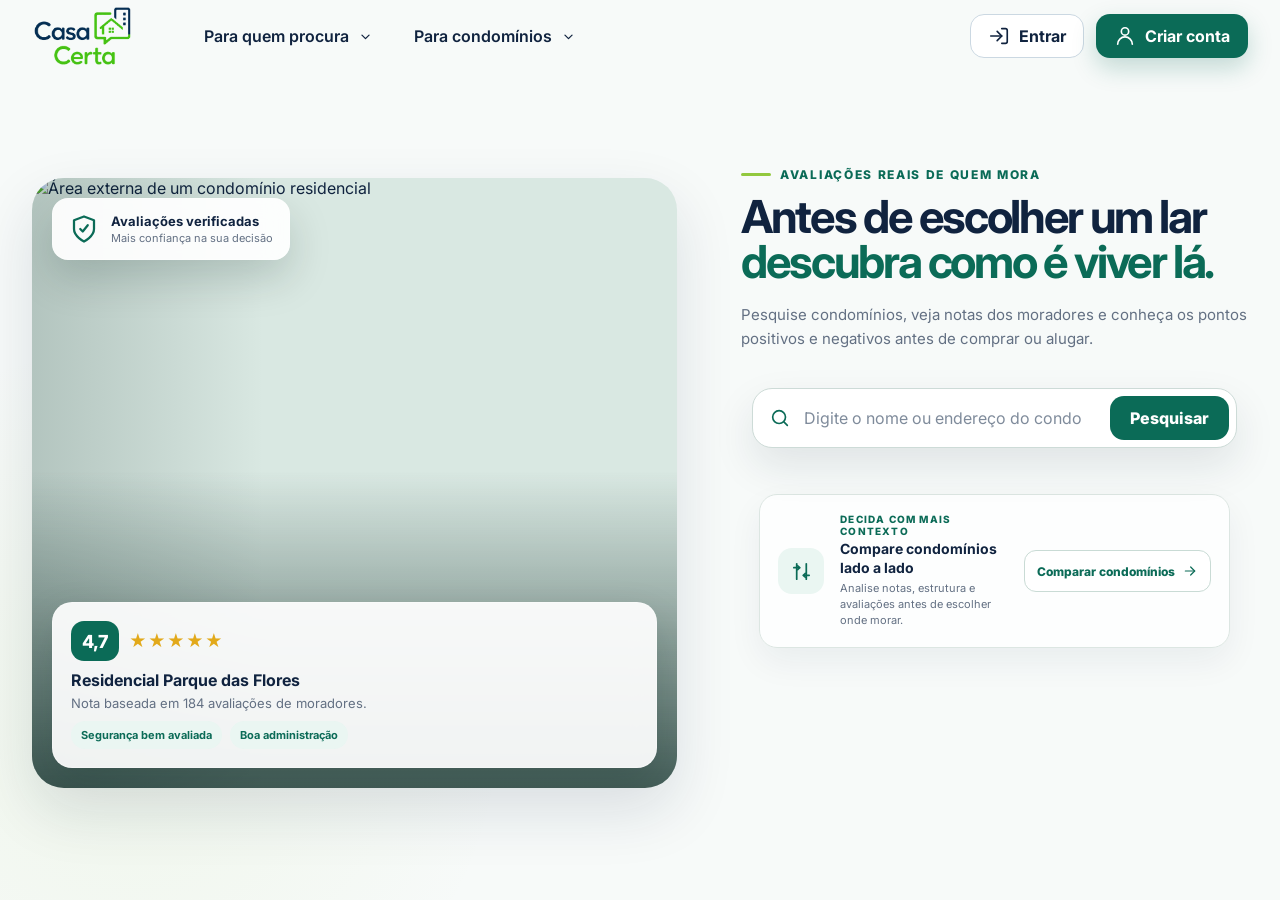
==== index.html @ 2bb8b41f "Conecta botões de acesso às telas de login e cadastro" ====
<!DOCTYPE html>
<html lang="pt-BR">
<head>
  <meta charset="UTF-8" />
  <meta name="viewport" content="width=device-width, initial-scale=1.0" />
  <meta
    name="description"
    content="Casa Certa: avaliações reais de condomínios feitas por moradores."
  />
  <title>Casa Certa | Descubra como é morar antes de comprar</title>

  <link rel="preconnect" href="https://fonts.googleapis.com" />
  <link rel="preconnect" href="https://fonts.gstatic.com" crossorigin />
  <link
    href="https://fonts.googleapis.com/css2?family=Inter:wght@400;500;600;700;800&display=swap"
    rel="stylesheet"
  />

  <link rel="stylesheet" href="style.css" />
  <link rel="stylesheet" href="brand.css" />
  <link rel="stylesheet" href="home-search.css" />
  <link rel="stylesheet" href="home-layout.css" />
</head>

<body>
  <header class="site-header">
    <a class="brand" href="index.html" aria-label="Página inicial da Casa Certa">
      <img
        class="brand-logo"
        src="Imagens/casa-certa-logo.png"
        alt="Casa Certa"
      />
    </a>

    <button
      class="mobile-menu-button"
      id="mobileMenuButton"
      type="button"
      aria-label="Abrir menu"
      aria-expanded="false"
      aria-controls="mainNavigation"
    >
      <span></span>
      <span></span>
      <span></span>
    </button>

    <nav class="main-navigation" id="mainNavigation" aria-label="Navegação principal">
      <div class="nav-dropdown">
        <button class="nav-link dropdown-toggle" type="button" aria-expanded="false">
          Para quem procura
          <svg viewBox="0 0 24 24" aria-hidden="true">
            <path d="m7 10 5 5 5-5" />
          </svg>
        </button>

        <div class="dropdown-menu">
          <a href="#searchForm" data-search-action="true">Buscar condomínio</a>
          <a href="#">Comparar condomínios</a>
          <a href="#">Guia para compradores</a>
        </div>
      </div>

      <div class="nav-dropdown">
        <button class="nav-link dropdown-toggle" type="button" aria-expanded="false">
          Para condomínios
          <svg viewBox="0 0 24 24" aria-hidden="true">
            <path d="m7 10 5 5 5-5" />
          </svg>
        </button>

        <div class="dropdown-menu">
          <a href="cadastro.html?tipo=representante">Cadastrar condomínio</a>
          <a href="#">Responder avaliações</a>
          <a href="#">Conhecer o plano profissional</a>
        </div>
      </div>
    </nav>

    <div class="header-actions">
      <a class="button button-outline" href="login.html">
        <svg viewBox="0 0 24 24" aria-hidden="true">
          <path d="M10 17 15 12 10 7" />
          <path d="M15 12H3" />
          <path d="M15 4h4a2 2 0 0 1 2 2v12a2 2 0 0 1-2 2h-4" />
        </svg>
        Entrar
      </a>

      <a class="button button-primary" href="cadastro.html">
        <svg viewBox="0 0 24 24" aria-hidden="true">
          <path d="M20 21a8 8 0 0 0-16 0" />
          <circle cx="12" cy="7" r="4" />
        </svg>
        Criar conta
      </a>
    </div>
  </header>

  <main>
    <section class="hero">
      <div class="hero-visual" id="heroVisual" aria-label="Destaque de condomínio e resultados da pesquisa">
        <img
          src="https://images.unsplash.com/photo-1564013799919-ab600027ffc6?auto=format&fit=crop&w=1200&q=85"
          alt="Área externa de um condomínio residencial"
        />

        <div class="visual-overlay"></div>

        <a class="rating-card" href="condominio.html" aria-label="Abrir perfil do Residencial Parque das Flores">
          <div class="rating-card-top">
            <span class="rating-badge">4,7</span>
            <span class="rating-stars" aria-label="Avaliação de 4,7 de 5">
              ★★★★★
            </span>
          </div>

          <strong>Residencial Parque das Flores</strong>
          <p>Nota baseada em 184 avaliações de moradores.</p>

          <div class="rating-meta">
            <span>Segurança bem avaliada</span>
            <span>Boa administração</span>
          </div>
        </a>

        <div class="verified-card">
          <svg viewBox="0 0 24 24" aria-hidden="true">
            <path d="m9 12 2 2 4-5" />
            <path d="M12 22s8-4 8-10V5l-8-3-8 3v7c0 6 8 10 8 10Z" />
          </svg>
          <span>
            <strong>Avaliações verificadas</strong>
            <small>Mais confiança na sua decisão</small>
          </span>
        </div>

        <section class="condo-browser" id="condoBrowser" aria-hidden="true" aria-label="Condomínios cadastrados">
          <div class="condo-browser-header">
            <div>
              <span class="condo-browser-kicker">Condomínios disponíveis</span>
              <h2>Escolha um perfil para consultar</h2>
            </div>
            <p>
              Os resultados exibidos aqui acompanham sua pesquisa e permitem acessar diretamente o perfil do condomínio.
            </p>
          </div>

          <div class="condo-browser-list" id="condoBrowserList"></div>

          <p class="condo-browser-footer">
            Novos condomínios aparecerão automaticamente nesta área conforme forem cadastrados na plataforma.
          </p>
        </section>
      </div>

      <div class="hero-content">
        <div class="hero-copy">
          <p class="eyebrow">Avaliações reais de quem mora</p>
          <h1>
            Antes de escolher um lar
            <span>descubra como é viver lá.</span>
          </h1>

          <p class="hero-description">
            Pesquise condomínios, veja notas dos moradores e conheça os pontos
            positivos e negativos antes de comprar ou alugar.
          </p>
        </div>

        <div class="home-action-zone">
          <form class="search-box" id="searchForm" novalidate>
            <div class="search-field">
              <svg viewBox="0 0 24 24" aria-hidden="true">
                <circle cx="11" cy="11" r="7" />
                <path d="m20 20-3.5-3.5" />
              </svg>

              <input
                id="condoSearch"
                name="condominio"
                type="search"
                autocomplete="off"
                placeholder="Digite o nome ou endereço do condomínio"
                aria-label="Pesquisar condomínio"
                aria-controls="condoBrowserList"
              />

              <button class="search-button" type="submit" aria-label="Pesquisar">
                Pesquisar
              </button>
            </div>
          </form>

          <div class="compare-panel" aria-label="Comparação de condomínios">
            <div class="compare-panel-icon" aria-hidden="true">
              <svg viewBox="0 0 24 24">
                <path d="M7 4v16" />
                <path d="M17 4v16" />
                <path d="M4 8h6" />
                <path d="M14 16h6" />
                <path d="m8 6 2 2-2 2" />
                <path d="m16 14-2 2 2 2" />
              </svg>
            </div>

            <div class="compare-panel-copy">
              <span class="compare-panel-kicker">Decida com mais contexto</span>
              <strong>Compare condomínios lado a lado</strong>
              <p>Analise notas, estrutura e avaliações antes de escolher onde morar.</p>
            </div>

            <a class="compare-link" href="#" aria-label="Comparar condomínios">
              <span>Comparar condomínios</span>
              <svg viewBox="0 0 24 24" aria-hidden="true">
                <path d="M5 12h14" />
                <path d="m13 6 6 6-6 6" />
              </svg>
            </a>
          </div>
        </div>
      </div>
    </section>
  </main>

  <div class="toast" id="toast" role="status" aria-live="polite"></div>

  <script src="script.js"></script>
</body>
</html>
---- style.css ----
:root {
  --background: #f7faf9;
  --surface: #ffffff;
  --text: #10233f;
  --muted: #637083;
  --border: #dce6e2;
  --primary: #0b6b57;
  --primary-dark: #075142;
  --primary-soft: #eaf6f2;
  --accent: #92c83e;
  --accent-dark: #75a82a;
  --shadow: 0 24px 60px rgba(16, 35, 63, 0.12);
  --radius-lg: 32px;
  --radius-md: 20px;
  --radius-sm: 14px;
}

* {
  box-sizing: border-box;
}

html {
  scroll-behavior: smooth;
}

body {
  margin: 0;
  min-width: 320px;
  background:
    radial-gradient(circle at 10% 80%, rgba(146, 200, 62, 0.08), transparent 28%),
    var(--background);
  color: var(--text);
  font-family: "Inter", Arial, sans-serif;
}

button,
input {
  font: inherit;
}

a {
  color: inherit;
  text-decoration: none;
}

button {
  color: inherit;
}

svg {
  width: 22px;
  height: 22px;
  fill: none;
  stroke: currentColor;
  stroke-width: 1.8;
  stroke-linecap: round;
  stroke-linejoin: round;
}

.site-header {
  position: relative;
  z-index: 30;
  display: grid;
  grid-template-columns: auto 1fr auto;
  align-items: center;
  gap: 38px;
  width: min(100% - 64px, 1660px);
  min-height: 72px;
  margin: 0 auto;
}

.brand {
  display: inline-flex;
  align-items: center;
  gap: 11px;
  flex-shrink: 0;
}

.brand-mark {
  display: grid;
  width: 40px;
  height: 40px;
  place-items: center;
  border-radius: 14px;
  background: linear-gradient(145deg, var(--accent), var(--primary));
  color: #fff;
  font-size: 15px;
  font-weight: 800;
  letter-spacing: -0.05em;
  box-shadow: 0 8px 22px rgba(11, 107, 87, 0.22);
}

.brand-name {
  color: var(--accent-dark);
  font-size: 24px;
  font-weight: 800;
  letter-spacing: -0.06em;
}

.brand-name strong {
  color: var(--primary);
}

.main-navigation {
  display: flex;
  align-items: center;
  gap: 8px;
}

.nav-dropdown {
  position: relative;
}

.nav-link {
  display: inline-flex;
  align-items: center;
  gap: 8px;
  min-height: 46px;
  padding: 0 16px;
  border: 0;
  border-radius: 12px;
  background: transparent;
  font-weight: 600;
  cursor: pointer;
}

.nav-link:hover,
.nav-link:focus-visible {
  background: var(--primary-soft);
  outline: none;
}

.nav-link svg {
  width: 17px;
  height: 17px;
  transition: transform 180ms ease;
}

.nav-dropdown.is-open .nav-link svg {
  transform: rotate(180deg);
}

.dropdown-menu {
  position: absolute;
  top: calc(100% + 8px);
  left: 0;
  display: grid;
  min-width: 255px;
  padding: 10px;
  border: 1px solid var(--border);
  border-radius: 16px;
  background: var(--surface);
  box-shadow: 0 20px 44px rgba(16, 35, 63, 0.12);
  opacity: 0;
  visibility: hidden;
  transform: translateY(-6px);
  transition:
    opacity 180ms ease,
    transform 180ms ease,
    visibility 180ms ease;
}

.nav-dropdown.is-open .dropdown-menu {
  opacity: 1;
  visibility: visible;
  transform: translateY(0);
}

.dropdown-menu a {
  padding: 12px 14px;
  border-radius: 10px;
  color: var(--muted);
  font-size: 14px;
  font-weight: 600;
}

.dropdown-menu a:hover,
.dropdown-menu a:focus-visible {
  background: var(--primary-soft);
  color: var(--primary);
  outline: none;
}

.header-actions {
  display: flex;
  align-items: center;
  gap: 12px;
}

.button {
  display: inline-flex;
  align-items: center;
  justify-content: center;
  gap: 9px;
  min-height: 44px;
  padding: 0 17px;
  border: 1px solid transparent;
  border-radius: 14px;
  font-weight: 700;
  cursor: pointer;
  transition:
    transform 160ms ease,
    border-color 160ms ease,
    background-color 160ms ease,
    box-shadow 160ms ease;
}

.button:hover {
  transform: translateY(-1px);
}

.button-outline {
  border-color: #cbd8e2;
  background: #fff;
}

.button-outline:hover {
  border-color: var(--primary);
  color: var(--primary);
}

.button-primary {
  background: var(--primary);
  color: #fff;
  box-shadow: 0 10px 24px rgba(11, 107, 87, 0.22);
}

.button-primary:hover {
  background: var(--primary-dark);
  box-shadow: 0 14px 30px rgba(11, 107, 87, 0.28);
}

.mobile-menu-button {
  display: none;
}

.hero {
  display: grid;
  grid-template-columns: minmax(0, 0.96fr) minmax(500px, 1.04fr);
  align-items: start;
  gap: clamp(34px, 4.5vw, 76px);
  width: min(100% - 64px, 1660px);
  min-height: calc(100svh - 72px);
  margin: 0 auto;
  padding: 18px 0 24px;
}

.hero-content {
  max-width: 760px;
}

.eyebrow {
  display: inline-flex;
  align-items: center;
  gap: 9px;
  margin: 0 0 12px;
  color: var(--primary);
  font-size: 12px;
  font-weight: 800;
  letter-spacing: 0.14em;
  text-transform: uppercase;
}

.eyebrow::before {
  content: "";
  width: 30px;
  height: 3px;
  border-radius: 999px;
  background: var(--accent);
}

h1 {
  max-width: 720px;
  margin: 0;
  font-size: clamp(38px, 3.55vw, 58px);
  line-height: 1;
  letter-spacing: -0.052em;
}

h1 span {
  color: var(--primary);
}

.hero-description {
  max-width: 640px;
  margin: 14px 0 0;
  color: var(--muted);
  font-size: clamp(15px, 1.08vw, 17px);
  line-height: 1.5;
}

.search-box {
  position: relative;
  z-index: 10;
  margin-top: 18px;
}

.search-field {
  display: grid;
  grid-template-columns: auto 1fr auto;
  align-items: center;
  gap: 11px;
  padding: 7px 7px 7px 16px;
  border: 1px solid #cddbd7;
  border-radius: 20px;
  background: var(--surface);
  box-shadow: 0 18px 42px rgba(16, 35, 63, 0.1);
  transition:
    border-color 160ms ease,
    box-shadow 160ms ease;
}

.search-field:focus-within {
  border-color: var(--primary);
  box-shadow:
    0 18px 42px rgba(16, 35, 63, 0.1),
    0 0 0 4px rgba(11, 107, 87, 0.1);
}

.search-field > svg {
  color: var(--primary);
}

.search-field input {
  width: 100%;
  min-width: 0;
  height: 44px;
  border: 0;
  outline: 0;
  background: transparent;
  color: var(--text);
  font-size: 16px;
}

.search-field input::placeholder {
  color: #7f8b9b;
}

.search-button {
  min-height: 44px;
  padding: 0 20px;
  border: 0;
  border-radius: 14px;
  background: var(--primary);
  color: #fff;
  font-weight: 800;
  cursor: pointer;
}

.search-button:hover {
  background: var(--primary-dark);
}

.search-suggestions {
  position: absolute;
  top: calc(100% + 8px);
  right: 0;
  left: 0;
  display: none;
  overflow: hidden;
  border: 1px solid var(--border);
  border-radius: 16px;
  background: #fff;
  box-shadow: 0 18px 42px rgba(16, 35, 63, 0.14);
}

.search-suggestions.is-visible {
  display: block;
}

.suggestion-item {
  display: flex;
  align-items: flex-start;
  gap: 12px;
  width: 100%;
  padding: 14px 16px;
  border: 0;
  border-bottom: 1px solid #eef3f1;
  background: #fff;
  text-align: left;
  cursor: pointer;
}

.suggestion-item:last-child {
  border-bottom: 0;
}

.suggestion-item:hover,
.suggestion-item:focus-visible {
  background: var(--primary-soft);
  outline: none;
}

.suggestion-pin {
  display: grid;
  flex: 0 0 34px;
  width: 34px;
  height: 34px;
  place-items: center;
  border-radius: 10px;
  background: var(--primary-soft);
  color: var(--primary);
}

.suggestion-pin svg {
  width: 18px;
  height: 18px;
}

.suggestion-copy {
  display: grid;
  gap: 3px;
}

.suggestion-copy strong {
  font-size: 14px;
}

.suggestion-copy small {
  color: var(--muted);
  font-size: 12px;
}

.search-feedback {
  min-height: 22px;
  margin: 9px 4px 0;
  color: var(--primary);
  font-size: 13px;
  font-weight: 600;
}

.quick-actions {
  margin-top: 18px;
}

.quick-actions-title {
  margin: 0 0 9px;
  color: #688097;
  font-size: 12px;
  font-weight: 800;
  letter-spacing: 0.14em;
  text-transform: uppercase;
}

.quick-actions-grid {
  display: grid;
  grid-template-columns: repeat(4, minmax(0, 1fr));
  gap: 10px;
}

.action-card {
  display: grid;
  gap: 10px;
  min-height: 108px;
  padding: 14px;
  border: 1px solid var(--border);
  border-radius: 18px;
  background: rgba(255, 255, 255, 0.88);
  transition:
    transform 180ms ease,
    border-color 180ms ease,
    box-shadow 180ms ease;
}

.action-card:hover {
  transform: translateY(-4px);
  border-color: #a9c8bd;
  box-shadow: 0 14px 28px rgba(16, 35, 63, 0.08);
}

.action-card-featured {
  border-color: var(--primary);
  background: var(--primary);
  color: #fff;
}

.action-icon {
  display: grid;
  width: 36px;
  height: 36px;
  place-items: center;
  border-radius: 13px;
  background: var(--primary-soft);
  color: var(--primary);
}

.action-card-featured .action-icon {
  background: rgba(255, 255, 255, 0.15);
  color: #fff;
}

.action-card > span:last-child {
  display: grid;
  align-content: end;
  gap: 4px;
}

.action-card strong {
  font-size: 13px;
  line-height: 1.25;
}

.action-card small {
  color: var(--muted);
  font-size: 10px;
  line-height: 1.35;
}

.action-card-featured small {
  color: rgba(255, 255, 255, 0.72);
}

.hero-visual {
  position: relative;
  overflow: hidden;
  height: min(68svh, 610px);
  min-height: 500px;
  border-radius: var(--radius-lg);
  background: #d9e8e2;
  box-shadow: var(--shadow);
  isolation: isolate;
}

.hero-visual > img {
  position: absolute;
  inset: 0;
  width: 100%;
  height: 100%;
  object-fit: cover;
}

.visual-overlay {
  position: absolute;
  inset: 0;
  background:
    linear-gradient(to top, rgba(6, 36, 31, 0.7), transparent 52%),
    linear-gradient(to right, rgba(6, 36, 31, 0.18), transparent 36%);
}

.rating-card,
.verified-card {
  position: absolute;
  z-index: 2;
  border: 1px solid rgba(255, 255, 255, 0.3);
  background: rgba(255, 255, 255, 0.92);
  box-shadow: 0 18px 42px rgba(5, 35, 29, 0.18);
  backdrop-filter: blur(12px);
}

.rating-card {
  right: 20px;
  bottom: 20px;
  left: 20px;
  padding: 18px;
  border-radius: 20px;
}

.rating-card-top {
  display: flex;
  align-items: center;
  gap: 10px;
  margin-bottom: 9px;
}

.rating-badge {
  display: grid;
  min-width: 48px;
  height: 40px;
  place-items: center;
  border-radius: 13px;
  background: var(--primary);
  color: #fff;
  font-size: 18px;
  font-weight: 800;
}

.rating-stars {
  color: #e2a91a;
  font-size: 17px;
  letter-spacing: 0.06em;
}

.rating-card > strong {
  display: block;
  font-size: 16px;
}

.rating-card > p {
  margin: 5px 0 10px;
  color: var(--muted);
  font-size: 13px;
}

.rating-meta {
  display: flex;
  flex-wrap: wrap;
  gap: 8px;
}

.rating-meta span {
  padding: 7px 10px;
  border-radius: 999px;
  background: var(--primary-soft);
  color: var(--primary);
  font-size: 11px;
  font-weight: 700;
}

.verified-card {
  top: 20px;
  left: 20px;
  display: flex;
  align-items: center;
  gap: 12px;
  padding: 14px 16px;
  border-radius: 16px;
}

.verified-card > svg {
  width: 30px;
  height: 30px;
  color: var(--primary);
}

.verified-card > span {
  display: grid;
  gap: 2px;
}

.verified-card strong {
  font-size: 13px;
}

.verified-card small {
  color: var(--muted);
  font-size: 11px;
}

.toast {
  position: fixed;
  right: 22px;
  bottom: 22px;
  z-index: 100;
  max-width: min(360px, calc(100% - 44px));
  padding: 14px 16px;
  border-radius: 14px;
  background: var(--text);
  color: #fff;
  font-size: 14px;
  box-shadow: 0 18px 38px rgba(16, 35, 63, 0.24);
  opacity: 0;
  pointer-events: none;
  transform: translateY(12px);
  transition:
    opacity 180ms ease,
    transform 180ms ease;
}

.toast.is-visible {
  opacity: 1;
  transform: translateY(0);
}


@media (min-width: 981px) and (max-height: 850px) {
  .site-header {
    min-height: 68px;
  }

  .brand-mark {
    width: 38px;
    height: 38px;
  }

  .brand-name {
    font-size: 22px;
  }

  .nav-link {
    min-height: 40px;
  }

  .hero {
    min-height: calc(100svh - 68px);
    padding: 10px 0 16px;
  }

  .eyebrow {
    margin-bottom: 9px;
  }

  h1 {
    font-size: clamp(36px, 3.25vw, 54px);
  }

  .hero-description {
    margin-top: 11px;
    font-size: 15px;
    line-height: 1.42;
  }

  .search-box {
    margin-top: 14px;
  }

  .quick-actions {
    margin-top: 14px;
  }

  .action-card {
    min-height: 96px;
    padding: 12px;
  }

  .hero-visual {
    height: calc(100svh - 100px);
    min-height: 480px;
    max-height: 590px;
  }

  .rating-card {
    padding: 16px;
  }

  .rating-card > p {
    margin-bottom: 8px;
  }

  .rating-meta span {
    padding: 6px 9px;
  }
}

@media (max-width: 1260px) {
  .site-header,
  .hero {
    width: min(100% - 40px, 1180px);
  }

  .hero {
    grid-template-columns: minmax(0, 1fr) minmax(420px, 0.9fr);
    gap: 44px;
  }

  .quick-actions-grid {
    grid-template-columns: repeat(2, minmax(0, 1fr));
  }

  .action-card {
    min-height: 104px;
  }
}

@media (max-width: 980px) {
  .site-header {
    grid-template-columns: auto auto;
    justify-content: space-between;
    min-height: 76px;
  }

  .mobile-menu-button {
    display: grid;
    width: 46px;
    height: 46px;
    place-content: center;
    gap: 5px;
    border: 1px solid var(--border);
    border-radius: 13px;
    background: #fff;
    cursor: pointer;
  }

  .mobile-menu-button span {
    display: block;
    width: 20px;
    height: 2px;
    border-radius: 999px;
    background: var(--text);
  }

  .main-navigation,
  .header-actions {
    position: absolute;
    right: 0;
    left: 0;
    display: none;
    width: min(100% - 40px, 700px);
    margin: 0 auto;
    border: 1px solid var(--border);
    background: #fff;
  }

  .main-navigation.is-open {
    top: 74px;
    display: grid;
    gap: 4px;
    padding: 12px;
    border-bottom: 0;
    border-radius: 18px 18px 0 0;
    box-shadow: 0 22px 48px rgba(16, 35, 63, 0.14);
  }

  .main-navigation.is-open + .header-actions {
    top: 191px;
    display: grid;
    grid-template-columns: 1fr 1fr;
    padding: 12px;
    border-top: 0;
    border-radius: 0 0 18px 18px;
    box-shadow: 0 22px 48px rgba(16, 35, 63, 0.14);
  }

  .nav-link {
    width: 100%;
    justify-content: space-between;
  }

  .dropdown-menu {
    position: static;
    display: none;
    min-width: 0;
    margin-top: 4px;
    border: 0;
    box-shadow: none;
    opacity: 1;
    visibility: visible;
    transform: none;
  }

  .nav-dropdown.is-open .dropdown-menu {
    display: grid;
  }

  .hero {
    grid-template-columns: 1fr;
    min-height: auto;
    padding-top: 42px;
  }

  .hero-content {
    max-width: none;
  }

  .hero-visual {
    min-height: 610px;
  }
}

@media (max-width: 640px) {
  .site-header,
  .hero {
    width: min(100% - 28px, 100%);
  }

  .brand-name {
    font-size: 21px;
  }

  h1 {
    font-size: clamp(38px, 12vw, 56px);
  }

  .hero {
    gap: 34px;
    padding-top: 28px;
  }

  .search-field {
    grid-template-columns: auto 1fr;
    padding: 8px 12px;
  }

  .search-button {
    grid-column: 1 / -1;
    width: 100%;
  }

  .quick-actions-grid {
    grid-template-columns: 1fr;
  }

  .action-card {
    grid-template-columns: auto 1fr;
    align-items: center;
    min-height: 0;
  }

  .hero-visual {
    min-height: 520px;
    border-radius: 24px;
  }

  .verified-card {
    top: 16px;
    left: 16px;
  }

  .rating-card {
    right: 16px;
    bottom: 16px;
    left: 16px;
    padding: 18px;
  }

  .rating-meta {
    display: grid;
  }

  .main-navigation,
  .header-actions {
    width: calc(100% - 28px);
  }

  .main-navigation.is-open + .header-actions {
    grid-template-columns: 1fr;
  }
}
---- brand.css ----
.brand {
  display: inline-flex;
  align-items: center;
  justify-content: flex-start;
  flex-shrink: 0;
  min-width: 118px;
  line-height: 0;
}

.brand-logo {
  display: block;
  width: auto;
  height: 62px;
  max-width: 138px;
  object-fit: contain;
}

@media (min-width: 981px) and (max-height: 850px) {
  .brand-logo {
    height: 56px;
    max-width: 126px;
  }
}

@media (max-width: 980px) {
  .brand-logo {
    height: 56px;
    max-width: 126px;
  }
}

@media (max-width: 640px) {
  .brand {
    min-width: 104px;
  }

  .brand-logo {
    height: 50px;
    max-width: 114px;
  }
}
---- home-search.css ----
.hero-visual > img,
.hero-visual .visual-overlay,
.hero-visual .rating-card,
.hero-visual .verified-card {
  transition:
    opacity 220ms ease,
    transform 220ms ease;
}

.condo-browser {
  position: absolute;
  inset: 0;
  z-index: 8;
  display: flex;
  flex-direction: column;
  padding: 28px;
  background:
    radial-gradient(circle at 90% 8%, rgba(146, 200, 62, 0.11), transparent 26%),
    linear-gradient(145deg, #f8fbfa 0%, #eef6f3 100%);
  opacity: 0;
  visibility: hidden;
  pointer-events: none;
  transform: translateY(10px);
  transition:
    opacity 220ms ease,
    transform 220ms ease,
    visibility 220ms ease;
}

.hero-visual.is-search-mode > img,
.hero-visual.is-search-mode .visual-overlay,
.hero-visual.is-search-mode .rating-card,
.hero-visual.is-search-mode .verified-card {
  opacity: 0;
  pointer-events: none;
  transform: scale(0.985);
}

.hero-visual.is-search-mode .condo-browser {
  opacity: 1;
  visibility: visible;
  pointer-events: auto;
  transform: translateY(0);
}

.condo-browser-header {
  display: flex;
  align-items: flex-start;
  justify-content: space-between;
  gap: 24px;
  margin-bottom: 22px;
}

.condo-browser-kicker {
  display: block;
  margin-bottom: 8px;
  color: var(--primary);
  font-size: 11px;
  font-weight: 800;
  letter-spacing: 0.13em;
  text-transform: uppercase;
}

.condo-browser-header h2 {
  margin: 0;
  color: var(--text);
  font-size: clamp(24px, 2.2vw, 34px);
  line-height: 1.08;
  letter-spacing: -0.035em;
}

.condo-browser-header p {
  max-width: 300px;
  margin: 3px 0 0;
  color: var(--muted);
  font-size: 12px;
  line-height: 1.55;
}

.condo-browser-list {
  display: grid;
  gap: 12px;
  overflow-y: auto;
  padding: 2px 4px 4px 2px;
  scrollbar-width: thin;
  scrollbar-color: #bfd0ca transparent;
}

.condo-browser-card {
  display: grid;
  grid-template-columns: 130px minmax(0, 1fr) auto;
  align-items: center;
  gap: 18px;
  width: 100%;
  padding: 11px;
  border: 1px solid #d9e5e1;
  border-radius: 18px;
  background: rgba(255, 255, 255, 0.94);
  color: var(--text);
  text-align: left;
  cursor: pointer;
  box-shadow: 0 12px 28px rgba(16, 35, 63, 0.07);
  transition:
    transform 180ms ease,
    border-color 180ms ease,
    box-shadow 180ms ease;
}

.condo-browser-card:hover,
.condo-browser-card:focus-visible {
  transform: translateY(-2px);
  border-color: #9fc0b5;
  box-shadow: 0 16px 34px rgba(16, 35, 63, 0.11);
  outline: none;
}

.condo-browser-thumb {
  overflow: hidden;
  width: 130px;
  height: 92px;
  border-radius: 13px;
  background: #dce8e4;
}

.condo-browser-thumb img {
  width: 100%;
  height: 100%;
  object-fit: cover;
  transition: transform 260ms ease;
}

.condo-browser-card:hover .condo-browser-thumb img,
.condo-browser-card:focus-visible .condo-browser-thumb img {
  transform: scale(1.035);
}

.condo-browser-copy {
  min-width: 0;
}

.condo-browser-copy strong {
  display: block;
  overflow: hidden;
  color: var(--text);
  font-size: 15px;
  line-height: 1.3;
  text-overflow: ellipsis;
  white-space: nowrap;
}

.condo-browser-address {
  display: block;
  margin-top: 5px;
  color: var(--muted);
  font-size: 11px;
}

.condo-browser-meta {
  display: flex;
  flex-wrap: wrap;
  align-items: center;
  gap: 8px;
  margin-top: 11px;
}

.condo-browser-score {
  display: inline-flex;
  align-items: center;
  min-height: 27px;
  padding: 0 9px;
  border-radius: 9px;
  background: var(--primary);
  color: #fff;
  font-size: 12px;
  font-weight: 800;
}

.condo-browser-reviews {
  color: #6c7989;
  font-size: 11px;
  font-weight: 600;
}

.condo-browser-arrow {
  display: grid;
  width: 38px;
  height: 38px;
  place-items: center;
  border-radius: 12px;
  background: var(--primary-soft);
  color: var(--primary);
  transition:
    background-color 180ms ease,
    color 180ms ease;
}

.condo-browser-card:hover .condo-browser-arrow,
.condo-browser-card:focus-visible .condo-browser-arrow {
  background: var(--primary);
  color: #fff;
}

.condo-browser-arrow svg {
  width: 18px;
  height: 18px;
}

.condo-browser-empty {
  display: grid;
  min-height: 190px;
  place-items: center;
  padding: 28px;
  border: 1px dashed #bdcec8;
  border-radius: 18px;
  background: rgba(255, 255, 255, 0.65);
  text-align: center;
}

.condo-browser-empty strong {
  display: block;
  margin-bottom: 7px;
  font-size: 15px;
}

.condo-browser-empty p {
  max-width: 390px;
  margin: 0;
  color: var(--muted);
  font-size: 12px;
  line-height: 1.55;
}

.condo-browser-footer {
  margin: auto 0 0;
  padding-top: 18px;
  color: #718092;
  font-size: 11px;
  line-height: 1.5;
}

.action-card[data-search-action="true"] {
  cursor: pointer;
}

@media (max-width: 980px) {
  .condo-browser {
    padding: 24px;
  }

  .condo-browser-header {
    margin-bottom: 18px;
  }
}

@media (max-width: 640px) {
  .condo-browser {
    padding: 18px;
  }

  .condo-browser-header {
    display: block;
  }

  .condo-browser-header p {
    margin-top: 9px;
  }

  .condo-browser-card {
    grid-template-columns: 84px minmax(0, 1fr) auto;
    gap: 12px;
  }

  .condo-browser-thumb {
    width: 84px;
    height: 78px;
  }

  .condo-browser-copy strong {
    white-space: normal;
  }

  .condo-browser-arrow {
    width: 34px;
    height: 34px;
  }
}
---- home-layout.css ----
/*
  Organização exclusiva da página inicial da Casa Certa.
  Mantém o destaque visual à esquerda, a busca como ação principal
  e distribui melhor o conteúdo vertical da primeira dobra.
*/

@media (min-width: 981px) {
  .hero {
    grid-template-columns: minmax(520px, 1.12fr) minmax(440px, 0.88fr);
    align-items: center;
    gap: clamp(48px, 5vw, 88px);
  }

  .hero-visual {
    grid-column: 1;
    grid-row: 1;
  }

  .hero-content {
    grid-column: 2;
    grid-row: 1;
    display: flex;
    flex-direction: column;
    width: 100%;
    max-width: 650px;
    min-height: min(68svh, 610px);
    justify-self: end;
    padding: 0 0 8px;
    transform: translateY(-18px);
  }

  .hero-copy {
    width: 100%;
  }

  .hero-content .eyebrow {
    margin: 0 0 12px;
  }

  .hero-content h1 {
    max-width: 620px;
    margin: 0 0 18px;
  }

  .hero-content .hero-description {
    max-width: 600px;
    margin: 0;
    line-height: 1.58;
  }

  .home-action-zone {
    display: flex;
    flex-direction: column;
    width: 100%;
    margin-top: 38px;
  }

  .search-box {
    width: calc(100% - 22px);
    max-width: 610px;
    margin: 0 auto;
  }

  .compare-panel {
    width: calc(100% - 36px);
    max-width: 580px;
    margin: 46px auto 0;
  }
}

.compare-panel {
  display: grid;
  grid-template-columns: auto minmax(0, 1fr) auto;
  align-items: center;
  gap: 16px;
  padding: 18px;
  border: 1px solid var(--border);
  border-radius: 18px;
  background: rgba(255, 255, 255, 0.82);
  box-shadow: 0 14px 34px rgba(16, 35, 63, 0.06);
}

.compare-panel-icon {
  display: grid;
  width: 46px;
  height: 46px;
  place-items: center;
  border-radius: 14px;
  background: var(--primary-soft);
  color: var(--primary);
  flex-shrink: 0;
}

.compare-panel-icon svg {
  width: 23px;
  height: 23px;
}

.compare-panel-copy {
  display: grid;
  gap: 3px;
  min-width: 0;
}

.compare-panel-kicker {
  color: var(--primary);
  font-size: 10px;
  font-weight: 800;
  letter-spacing: 0.12em;
  text-transform: uppercase;
}

.compare-panel-copy strong {
  color: var(--text);
  font-size: 14px;
  line-height: 1.35;
}

.compare-panel-copy p {
  margin: 0;
  color: var(--muted);
  font-size: 11px;
  line-height: 1.45;
}

.compare-link {
  display: inline-flex;
  align-items: center;
  justify-content: center;
  gap: 7px;
  min-height: 42px;
  padding: 0 12px;
  border: 1px solid #c9dbd5;
  border-radius: 12px;
  background: #fff;
  color: var(--primary);
  font-size: 12px;
  font-weight: 800;
  white-space: nowrap;
  transition:
    color 160ms ease,
    border-color 160ms ease,
    transform 160ms ease,
    box-shadow 160ms ease;
}

.compare-link svg {
  width: 16px;
  height: 16px;
  transition: transform 160ms ease;
}

.compare-link:hover,
.compare-link:focus-visible {
  color: var(--primary-dark);
  border-color: var(--primary);
  outline: none;
  transform: translateY(-1px);
  box-shadow: 0 8px 18px rgba(11, 107, 87, 0.08);
}

.compare-link:hover svg,
.compare-link:focus-visible svg {
  transform: translateX(2px);
}

@media (min-width: 981px) and (max-width: 1260px) {
  .hero {
    grid-template-columns: minmax(430px, 1fr) minmax(400px, 0.92fr);
    gap: 38px;
  }

  .hero-content {
    max-width: 570px;
    transform: translateY(-14px);
  }

  .hero-content h1 {
    margin-bottom: 16px;
  }

  .home-action-zone {
    margin-top: 32px;
  }

  .search-box {
    width: calc(100% - 16px);
  }

  .compare-panel {
    grid-template-columns: auto minmax(0, 1fr);
    width: calc(100% - 26px);
    margin-top: 38px;
  }

  .compare-link {
    grid-column: 2;
    justify-self: start;
    margin-top: 2px;
  }
}

@media (min-width: 981px) and (max-height: 850px) {
  .hero-content {
    min-height: min(64svh, 560px);
    transform: translateY(-10px);
  }

  .hero-content .eyebrow {
    margin-bottom: 9px;
  }

  .hero-content h1 {
    margin-bottom: 13px;
  }

  .hero-content .hero-description {
    line-height: 1.45;
  }

  .home-action-zone {
    margin-top: 26px;
  }

  .compare-panel {
    margin-top: 28px;
    padding: 14px;
  }

  .compare-panel-icon {
    width: 40px;
    height: 40px;
  }
}

@media (max-width: 980px) {
  .hero {
    grid-template-columns: 1fr;
  }

  .hero-content {
    grid-column: 1;
    grid-row: 1;
    max-width: none;
  }

  .hero-visual {
    grid-column: 1;
    grid-row: 2;
  }

  .hero-content .eyebrow {
    margin-bottom: 14px;
  }

  .hero-content h1 {
    margin-bottom: 18px;
  }

  .hero-content .hero-description {
    margin: 0;
  }

  .home-action-zone {
    margin-top: 30px;
  }

  .search-box {
    width: calc(100% - 18px);
    margin: 0 auto;
  }

  .compare-panel {
    width: calc(100% - 28px);
    margin: 34px auto 0;
  }
}

@media (max-width: 640px) {
  .hero-content h1 {
    margin-bottom: 16px;
  }

  .home-action-zone {
    margin-top: 26px;
  }

  .search-box {
    width: 100%;
  }

  .compare-panel {
    grid-template-columns: auto minmax(0, 1fr);
    width: 100%;
    gap: 12px;
    margin-top: 28px;
    padding: 15px;
  }

  .compare-panel-icon {
    width: 42px;
    height: 42px;
  }

  .compare-link {
    grid-column: 1 / -1;
    width: 100%;
    margin-top: 2px;
  }
}
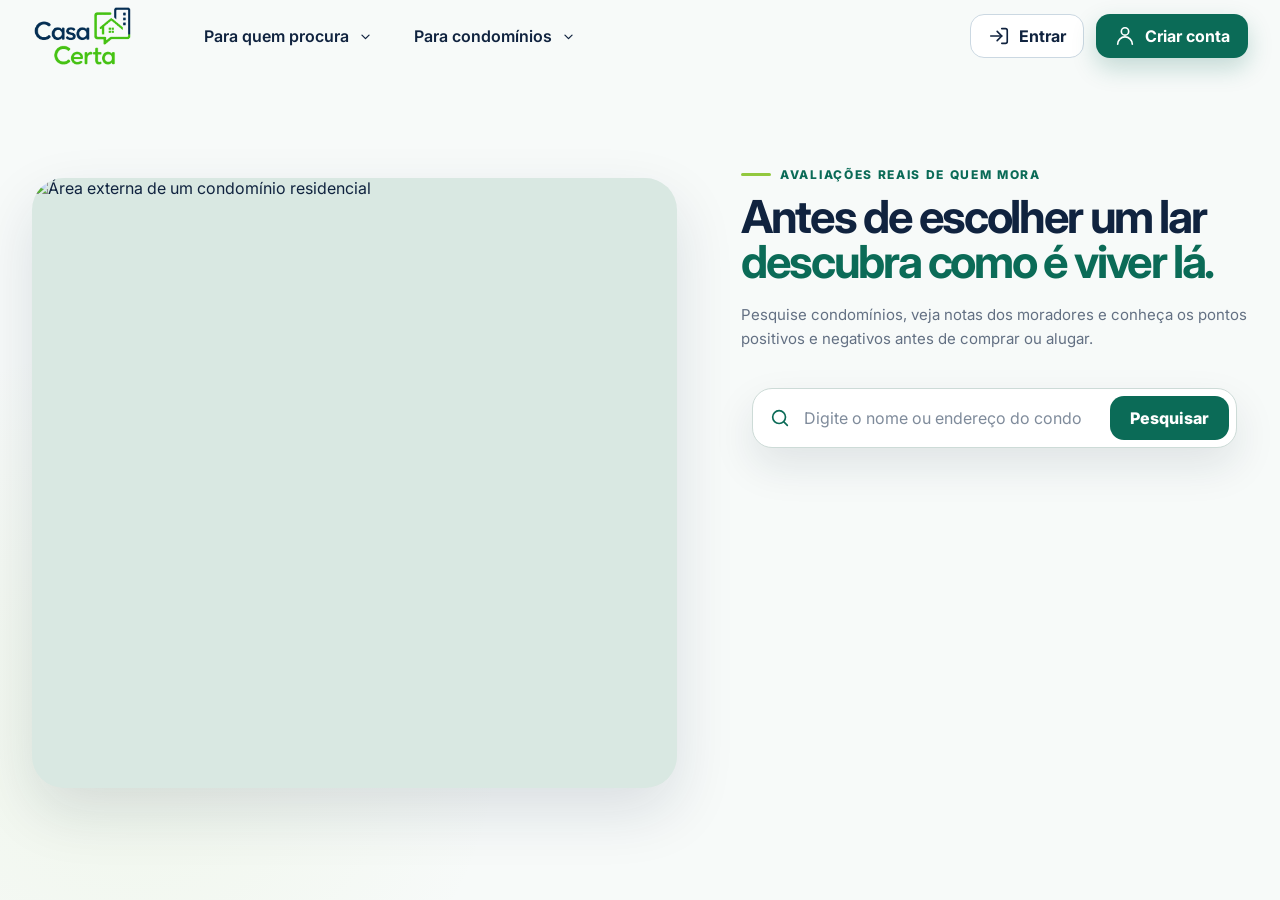
==== commit 814f065b: "Simplifica primeira dobra da página inicial" ====
--- a/index.html
+++ b/index.html
@@ -105,36 +105,6 @@
           alt="Área externa de um condomínio residencial"
         />
 
-        <div class="visual-overlay"></div>
-
-        <a class="rating-card" href="condominio.html" aria-label="Abrir perfil do Residencial Parque das Flores">
-          <div class="rating-card-top">
-            <span class="rating-badge">4,7</span>
-            <span class="rating-stars" aria-label="Avaliação de 4,7 de 5">
-              ★★★★★
-            </span>
-          </div>
-
-          <strong>Residencial Parque das Flores</strong>
-          <p>Nota baseada em 184 avaliações de moradores.</p>
-
-          <div class="rating-meta">
-            <span>Segurança bem avaliada</span>
-            <span>Boa administração</span>
-          </div>
-        </a>
-
-        <div class="verified-card">
-          <svg viewBox="0 0 24 24" aria-hidden="true">
-            <path d="m9 12 2 2 4-5" />
-            <path d="M12 22s8-4 8-10V5l-8-3-8 3v7c0 6 8 10 8 10Z" />
-          </svg>
-          <span>
-            <strong>Avaliações verificadas</strong>
-            <small>Mais confiança na sua decisão</small>
-          </span>
-        </div>
-
         <section class="condo-browser" id="condoBrowser" aria-hidden="true" aria-label="Condomínios cadastrados">
           <div class="condo-browser-header">
             <div>
@@ -191,33 +161,6 @@
               </button>
             </div>
           </form>
-
-          <div class="compare-panel" aria-label="Comparação de condomínios">
-            <div class="compare-panel-icon" aria-hidden="true">
-              <svg viewBox="0 0 24 24">
-                <path d="M7 4v16" />
-                <path d="M17 4v16" />
-                <path d="M4 8h6" />
-                <path d="M14 16h6" />
-                <path d="m8 6 2 2-2 2" />
-                <path d="m16 14-2 2 2 2" />
-              </svg>
-            </div>
-
-            <div class="compare-panel-copy">
-              <span class="compare-panel-kicker">Decida com mais contexto</span>
-              <strong>Compare condomínios lado a lado</strong>
-              <p>Analise notas, estrutura e avaliações antes de escolher onde morar.</p>
-            </div>
-
-            <a class="compare-link" href="#" aria-label="Comparar condomínios">
-              <span>Comparar condomínios</span>
-              <svg viewBox="0 0 24 24" aria-hidden="true">
-                <path d="M5 12h14" />
-                <path d="m13 6 6 6-6 6" />
-              </svg>
-            </a>
-          </div>
         </div>
       </div>
     </section>
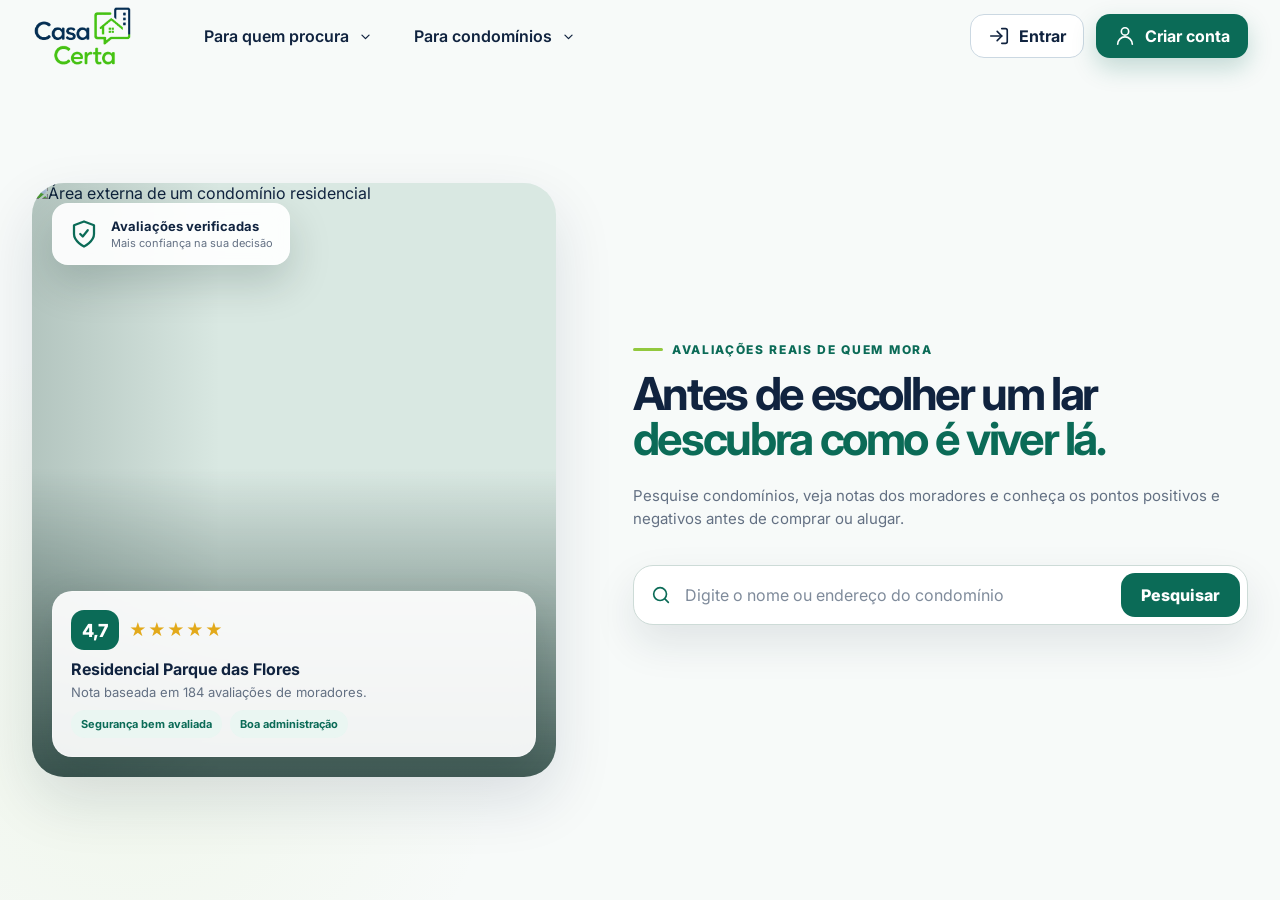
==== commit ea7aff51: "Restaura apresentação do condomínio na página inicial" ====
--- a/index.html
+++ b/index.html
@@ -105,6 +105,36 @@
           alt="Área externa de um condomínio residencial"
         />
 
+        <div class="visual-overlay"></div>
+
+        <a class="rating-card" href="condominio.html" aria-label="Abrir perfil do Residencial Parque das Flores">
+          <div class="rating-card-top">
+            <span class="rating-badge">4,7</span>
+            <span class="rating-stars" aria-label="Avaliação de 4,7 de 5">
+              ★★★★★
+            </span>
+          </div>
+
+          <strong>Residencial Parque das Flores</strong>
+          <p>Nota baseada em 184 avaliações de moradores.</p>
+
+          <div class="rating-meta">
+            <span>Segurança bem avaliada</span>
+            <span>Boa administração</span>
+          </div>
+        </a>
+
+        <div class="verified-card">
+          <svg viewBox="0 0 24 24" aria-hidden="true">
+            <path d="m9 12 2 2 4-5" />
+            <path d="M12 22s8-4 8-10V5l-8-3-8 3v7c0 6 8 10 8 10Z" />
+          </svg>
+          <span>
+            <strong>Avaliações verificadas</strong>
+            <small>Mais confiança na sua decisão</small>
+          </span>
+        </div>
+
         <section class="condo-browser" id="condoBrowser" aria-hidden="true" aria-label="Condomínios cadastrados">
           <div class="condo-browser-header">
             <div>
--- a/home-layout.css
+++ b/home-layout.css
@@ -1,32 +1,35 @@
 /*
-  Organização exclusiva da página inicial da Casa Certa.
-  Mantém o destaque visual à esquerda, a busca como ação principal
-  e distribui melhor o conteúdo vertical da primeira dobra.
+  Página inicial da Casa Certa.
+  A primeira dobra prioriza somente três elementos:
+  imagem, mensagem principal e busca.
 */
 
 @media (min-width: 981px) {
   .hero {
-    grid-template-columns: minmax(520px, 1.12fr) minmax(440px, 0.88fr);
+    grid-template-columns: minmax(430px, 0.92fr) minmax(520px, 1.08fr);
     align-items: center;
-    gap: clamp(48px, 5vw, 88px);
+    gap: clamp(56px, 6vw, 96px);
+    padding: 24px 0 36px;
   }
 
   .hero-visual {
     grid-column: 1;
     grid-row: 1;
+    align-self: center;
+    height: min(66svh, 620px);
+    min-height: 500px;
   }
 
   .hero-content {
     grid-column: 2;
     grid-row: 1;
-    display: flex;
-    flex-direction: column;
+    align-self: center;
+    justify-self: start;
     width: 100%;
-    max-width: 650px;
-    min-height: min(68svh, 610px);
-    justify-self: end;
-    padding: 0 0 8px;
-    transform: translateY(-18px);
+    max-width: 690px;
+    min-height: 0;
+    padding: 0;
+    transform: none;
   }
 
   .hero-copy {
@@ -34,213 +37,90 @@
   }
 
   .hero-content .eyebrow {
-    margin: 0 0 12px;
+    margin: 0 0 14px;
   }
 
   .hero-content h1 {
-    max-width: 620px;
-    margin: 0 0 18px;
+    max-width: 680px;
+    margin: 0 0 22px;
   }
 
   .hero-content .hero-description {
-    max-width: 600px;
+    max-width: 650px;
     margin: 0;
     line-height: 1.58;
   }
 
   .home-action-zone {
-    display: flex;
-    flex-direction: column;
     width: 100%;
-    margin-top: 38px;
+    margin-top: 34px;
   }
 
   .search-box {
-    width: calc(100% - 22px);
-    max-width: 610px;
-    margin: 0 auto;
+    width: 100%;
+    max-width: none;
+    margin: 0;
   }
-
-  .compare-panel {
-    width: calc(100% - 36px);
-    max-width: 580px;
-    margin: 46px auto 0;
-  }
-}
-
-.compare-panel {
-  display: grid;
-  grid-template-columns: auto minmax(0, 1fr) auto;
-  align-items: center;
-  gap: 16px;
-  padding: 18px;
-  border: 1px solid var(--border);
-  border-radius: 18px;
-  background: rgba(255, 255, 255, 0.82);
-  box-shadow: 0 14px 34px rgba(16, 35, 63, 0.06);
-}
-
-.compare-panel-icon {
-  display: grid;
-  width: 46px;
-  height: 46px;
-  place-items: center;
-  border-radius: 14px;
-  background: var(--primary-soft);
-  color: var(--primary);
-  flex-shrink: 0;
-}
-
-.compare-panel-icon svg {
-  width: 23px;
-  height: 23px;
-}
-
-.compare-panel-copy {
-  display: grid;
-  gap: 3px;
-  min-width: 0;
-}
-
-.compare-panel-kicker {
-  color: var(--primary);
-  font-size: 10px;
-  font-weight: 800;
-  letter-spacing: 0.12em;
-  text-transform: uppercase;
-}
-
-.compare-panel-copy strong {
-  color: var(--text);
-  font-size: 14px;
-  line-height: 1.35;
-}
-
-.compare-panel-copy p {
-  margin: 0;
-  color: var(--muted);
-  font-size: 11px;
-  line-height: 1.45;
-}
-
-.compare-link {
-  display: inline-flex;
-  align-items: center;
-  justify-content: center;
-  gap: 7px;
-  min-height: 42px;
-  padding: 0 12px;
-  border: 1px solid #c9dbd5;
-  border-radius: 12px;
-  background: #fff;
-  color: var(--primary);
-  font-size: 12px;
-  font-weight: 800;
-  white-space: nowrap;
-  transition:
-    color 160ms ease,
-    border-color 160ms ease,
-    transform 160ms ease,
-    box-shadow 160ms ease;
-}
-
-.compare-link svg {
-  width: 16px;
-  height: 16px;
-  transition: transform 160ms ease;
-}
-
-.compare-link:hover,
-.compare-link:focus-visible {
-  color: var(--primary-dark);
-  border-color: var(--primary);
-  outline: none;
-  transform: translateY(-1px);
-  box-shadow: 0 8px 18px rgba(11, 107, 87, 0.08);
-}
-
-.compare-link:hover svg,
-.compare-link:focus-visible svg {
-  transform: translateX(2px);
 }
 
 @media (min-width: 981px) and (max-width: 1260px) {
   .hero {
-    grid-template-columns: minmax(430px, 1fr) minmax(400px, 0.92fr);
-    gap: 38px;
+    grid-template-columns: minmax(400px, 0.9fr) minmax(440px, 1.1fr);
+    gap: 46px;
   }
 
   .hero-content {
-    max-width: 570px;
-    transform: translateY(-14px);
+    max-width: 610px;
   }
 
   .hero-content h1 {
-    margin-bottom: 16px;
+    margin-bottom: 18px;
   }
 
   .home-action-zone {
-    margin-top: 32px;
-  }
-
-  .search-box {
-    width: calc(100% - 16px);
-  }
-
-  .compare-panel {
-    grid-template-columns: auto minmax(0, 1fr);
-    width: calc(100% - 26px);
-    margin-top: 38px;
-  }
-
-  .compare-link {
-    grid-column: 2;
-    justify-self: start;
-    margin-top: 2px;
+    margin-top: 28px;
   }
 }
 
 @media (min-width: 981px) and (max-height: 850px) {
-  .hero-content {
-    min-height: min(64svh, 560px);
-    transform: translateY(-10px);
+  .hero {
+    padding-top: 14px;
+    padding-bottom: 22px;
+  }
+
+  .hero-visual {
+    height: calc(100svh - 108px);
+    min-height: 470px;
+    max-height: 570px;
   }
 
   .hero-content .eyebrow {
-    margin-bottom: 9px;
+    margin-bottom: 10px;
   }
 
   .hero-content h1 {
-    margin-bottom: 13px;
+    margin-bottom: 15px;
   }
 
   .hero-content .hero-description {
-    line-height: 1.45;
+    line-height: 1.46;
   }
 
   .home-action-zone {
-    margin-top: 26px;
-  }
-
-  .compare-panel {
-    margin-top: 28px;
-    padding: 14px;
-  }
-
-  .compare-panel-icon {
-    width: 40px;
-    height: 40px;
+    margin-top: 24px;
   }
 }
 
 @media (max-width: 980px) {
   .hero {
     grid-template-columns: 1fr;
+    gap: 34px;
   }
 
   .hero-content {
     grid-column: 1;
     grid-row: 1;
+    width: 100%;
     max-width: none;
   }
 
@@ -250,7 +130,7 @@
   }
 
   .hero-content .eyebrow {
-    margin-bottom: 14px;
+    margin-bottom: 13px;
   }
 
   .hero-content h1 {
@@ -262,49 +142,25 @@
   }
 
   .home-action-zone {
-    margin-top: 30px;
+    margin-top: 28px;
   }
 
   .search-box {
-    width: calc(100% - 18px);
-    margin: 0 auto;
-  }
-
-  .compare-panel {
-    width: calc(100% - 28px);
-    margin: 34px auto 0;
+    width: 100%;
+    margin: 0;
   }
 }
 
 @media (max-width: 640px) {
+  .hero {
+    gap: 28px;
+  }
+
   .hero-content h1 {
     margin-bottom: 16px;
   }
 
   .home-action-zone {
-    margin-top: 26px;
-  }
-
-  .search-box {
-    width: 100%;
-  }
-
-  .compare-panel {
-    grid-template-columns: auto minmax(0, 1fr);
-    width: 100%;
-    gap: 12px;
-    margin-top: 28px;
-    padding: 15px;
-  }
-
-  .compare-panel-icon {
-    width: 42px;
-    height: 42px;
-  }
-
-  .compare-link {
-    grid-column: 1 / -1;
-    width: 100%;
-    margin-top: 2px;
+    margin-top: 24px;
   }
 }
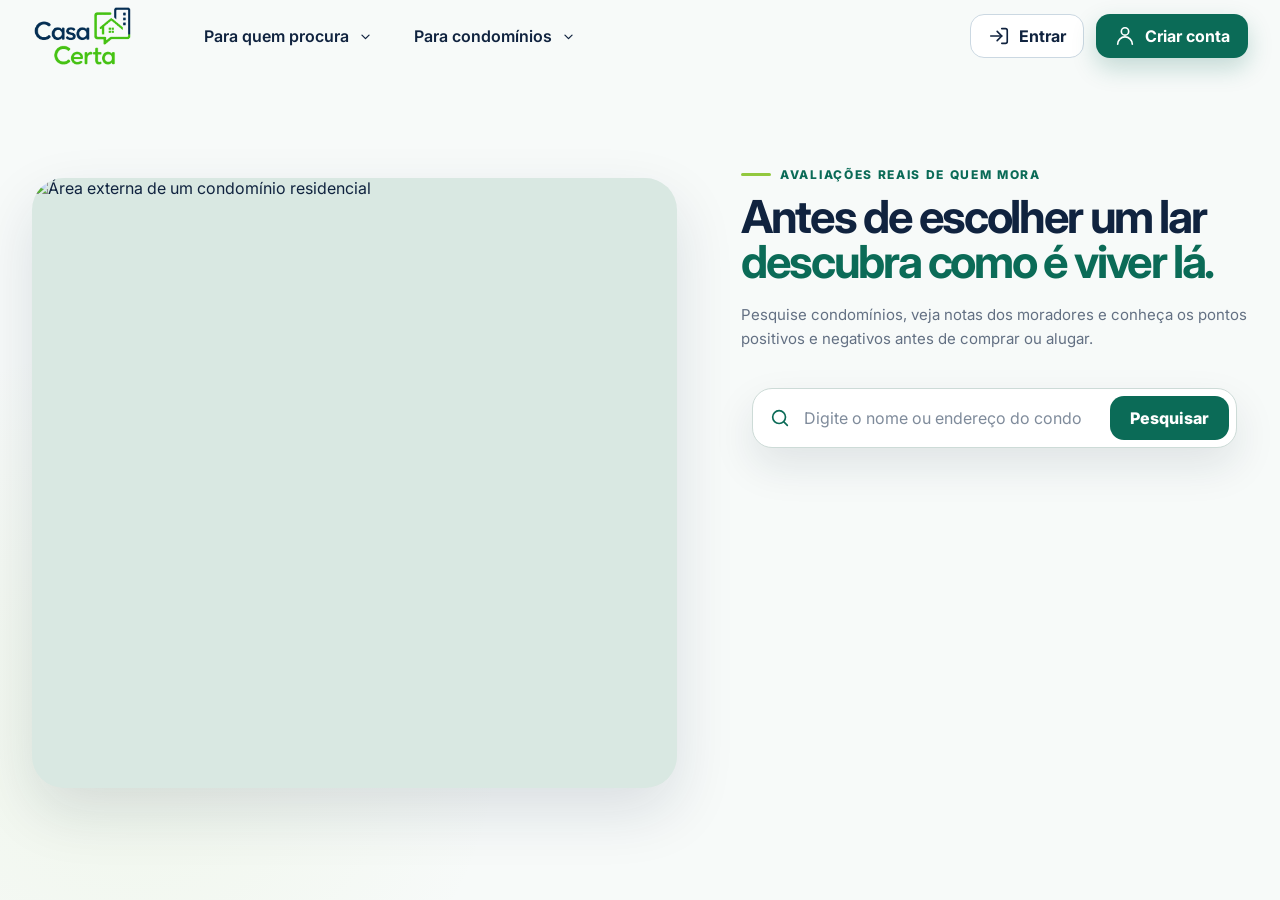
==== commit 2fb4ee3d: "Reverte última alteração da página inicial" ====
--- a/index.html
+++ b/index.html
@@ -105,36 +105,6 @@
           alt="Área externa de um condomínio residencial"
         />
 
-        <div class="visual-overlay"></div>
-
-        <a class="rating-card" href="condominio.html" aria-label="Abrir perfil do Residencial Parque das Flores">
-          <div class="rating-card-top">
-            <span class="rating-badge">4,7</span>
-            <span class="rating-stars" aria-label="Avaliação de 4,7 de 5">
-              ★★★★★
-            </span>
-          </div>
-
-          <strong>Residencial Parque das Flores</strong>
-          <p>Nota baseada em 184 avaliações de moradores.</p>
-
-          <div class="rating-meta">
-            <span>Segurança bem avaliada</span>
-            <span>Boa administração</span>
-          </div>
-        </a>
-
-        <div class="verified-card">
-          <svg viewBox="0 0 24 24" aria-hidden="true">
-            <path d="m9 12 2 2 4-5" />
-            <path d="M12 22s8-4 8-10V5l-8-3-8 3v7c0 6 8 10 8 10Z" />
-          </svg>
-          <span>
-            <strong>Avaliações verificadas</strong>
-            <small>Mais confiança na sua decisão</small>
-          </span>
-        </div>
-
         <section class="condo-browser" id="condoBrowser" aria-hidden="true" aria-label="Condomínios cadastrados">
           <div class="condo-browser-header">
             <div>
--- a/home-layout.css
+++ b/home-layout.css
@@ -1,35 +1,32 @@
 /*
-  Página inicial da Casa Certa.
-  A primeira dobra prioriza somente três elementos:
-  imagem, mensagem principal e busca.
+  Organização da página inicial da Casa Certa.
+  O painel do condomínio permanece preservado; os ajustes abaixo
+  atuam somente no posicionamento do conteúdo da coluna direita.
 */
 
 @media (min-width: 981px) {
   .hero {
-    grid-template-columns: minmax(430px, 0.92fr) minmax(520px, 1.08fr);
+    grid-template-columns: minmax(520px, 1.12fr) minmax(440px, 0.88fr);
     align-items: center;
-    gap: clamp(56px, 6vw, 96px);
-    padding: 24px 0 36px;
+    gap: clamp(48px, 5vw, 88px);
   }
 
   .hero-visual {
     grid-column: 1;
     grid-row: 1;
-    align-self: center;
-    height: min(66svh, 620px);
-    min-height: 500px;
   }
 
   .hero-content {
     grid-column: 2;
     grid-row: 1;
-    align-self: center;
-    justify-self: start;
+    display: flex;
+    flex-direction: column;
     width: 100%;
-    max-width: 690px;
-    min-height: 0;
-    padding: 0;
-    transform: none;
+    max-width: 650px;
+    min-height: min(68svh, 610px);
+    justify-self: end;
+    padding: 0 0 8px;
+    transform: translateY(-18px);
   }
 
   .hero-copy {
@@ -37,90 +34,89 @@
   }
 
   .hero-content .eyebrow {
-    margin: 0 0 14px;
+    margin: 0 0 12px;
   }
 
   .hero-content h1 {
-    max-width: 680px;
-    margin: 0 0 22px;
+    max-width: 620px;
+    margin: 0 0 18px;
   }
 
   .hero-content .hero-description {
-    max-width: 650px;
+    max-width: 600px;
     margin: 0;
     line-height: 1.58;
   }
 
   .home-action-zone {
+    display: flex;
+    flex-direction: column;
     width: 100%;
-    margin-top: 34px;
+    margin-top: 38px;
   }
 
   .search-box {
-    width: 100%;
-    max-width: none;
-    margin: 0;
+    width: calc(100% - 22px);
+    max-width: 610px;
+    margin: 0 auto;
   }
 }
 
 @media (min-width: 981px) and (max-width: 1260px) {
   .hero {
-    grid-template-columns: minmax(400px, 0.9fr) minmax(440px, 1.1fr);
-    gap: 46px;
+    grid-template-columns: minmax(430px, 1fr) minmax(400px, 0.92fr);
+    gap: 38px;
   }
 
   .hero-content {
-    max-width: 610px;
+    max-width: 570px;
+    transform: translateY(-14px);
   }
 
   .hero-content h1 {
-    margin-bottom: 18px;
+    margin-bottom: 16px;
   }
 
   .home-action-zone {
-    margin-top: 28px;
+    margin-top: 32px;
+  }
+
+  .search-box {
+    width: calc(100% - 16px);
   }
 }
 
 @media (min-width: 981px) and (max-height: 850px) {
-  .hero {
-    padding-top: 14px;
-    padding-bottom: 22px;
-  }
-
-  .hero-visual {
-    height: calc(100svh - 108px);
-    min-height: 470px;
-    max-height: 570px;
+  .hero-content {
+    min-height: min(64svh, 560px);
+    transform: translateY(-10px);
   }
 
   .hero-content .eyebrow {
-    margin-bottom: 10px;
+    margin-bottom: 9px;
   }
 
   .hero-content h1 {
-    margin-bottom: 15px;
+    margin-bottom: 13px;
   }
 
   .hero-content .hero-description {
-    line-height: 1.46;
+    line-height: 1.45;
   }
 
   .home-action-zone {
-    margin-top: 24px;
+    margin-top: 26px;
   }
 }
 
 @media (max-width: 980px) {
   .hero {
     grid-template-columns: 1fr;
-    gap: 34px;
   }
 
   .hero-content {
     grid-column: 1;
     grid-row: 1;
-    width: 100%;
     max-width: none;
   }
 
@@ -130,7 +126,7 @@
   }
 
   .hero-content .eyebrow {
-    margin-bottom: 13px;
+    margin-bottom: 14px;
   }
 
   .hero-content h1 {
@@ -142,25 +138,25 @@
   }
 
   .home-action-zone {
-    margin-top: 28px;
+    margin-top: 30px;
   }
 
   .search-box {
-    width: 100%;
-    margin: 0;
+    width: calc(100% - 18px);
+    margin: 0 auto;
   }
 }
 
 @media (max-width: 640px) {
-  .hero {
-    gap: 28px;
-  }
-
   .hero-content h1 {
     margin-bottom: 16px;
   }
 
   .home-action-zone {
-    margin-top: 24px;
+    margin-top: 26px;
+  }
+
+  .search-box {
+    width: 100%;
   }
 }
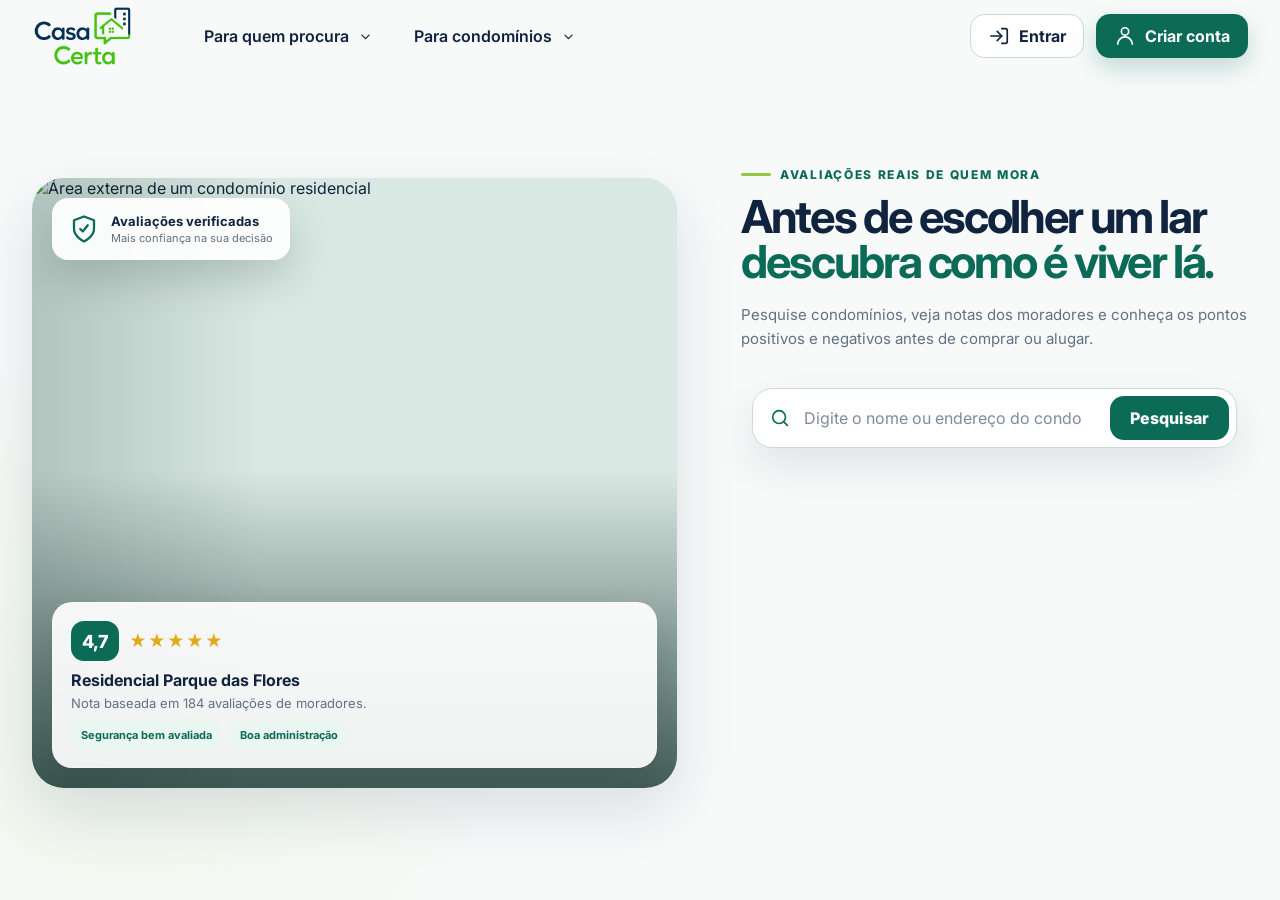
==== commit ee627f8d: "Revert "Reverte última alteração da página inicial" This reverts commit 2fb4ee3d419fe6eed5fb1c085f3b" ====
--- a/index.html
+++ b/index.html
@@ -105,6 +105,36 @@
           alt="Área externa de um condomínio residencial"
         />
 
+        <div class="visual-overlay"></div>
+
+        <a class="rating-card" href="condominio.html" aria-label="Abrir perfil do Residencial Parque das Flores">
+          <div class="rating-card-top">
+            <span class="rating-badge">4,7</span>
+            <span class="rating-stars" aria-label="Avaliação de 4,7 de 5">
+              ★★★★★
+            </span>
+          </div>
+
+          <strong>Residencial Parque das Flores</strong>
+          <p>Nota baseada em 184 avaliações de moradores.</p>
+
+          <div class="rating-meta">
+            <span>Segurança bem avaliada</span>
+            <span>Boa administração</span>
+          </div>
+        </a>
+
+        <div class="verified-card">
+          <svg viewBox="0 0 24 24" aria-hidden="true">
+            <path d="m9 12 2 2 4-5" />
+            <path d="M12 22s8-4 8-10V5l-8-3-8 3v7c0 6 8 10 8 10Z" />
+          </svg>
+          <span>
+            <strong>Avaliações verificadas</strong>
+            <small>Mais confiança na sua decisão</small>
+          </span>
+        </div>
+
         <section class="condo-browser" id="condoBrowser" aria-hidden="true" aria-label="Condomínios cadastrados">
           <div class="condo-browser-header">
             <div>
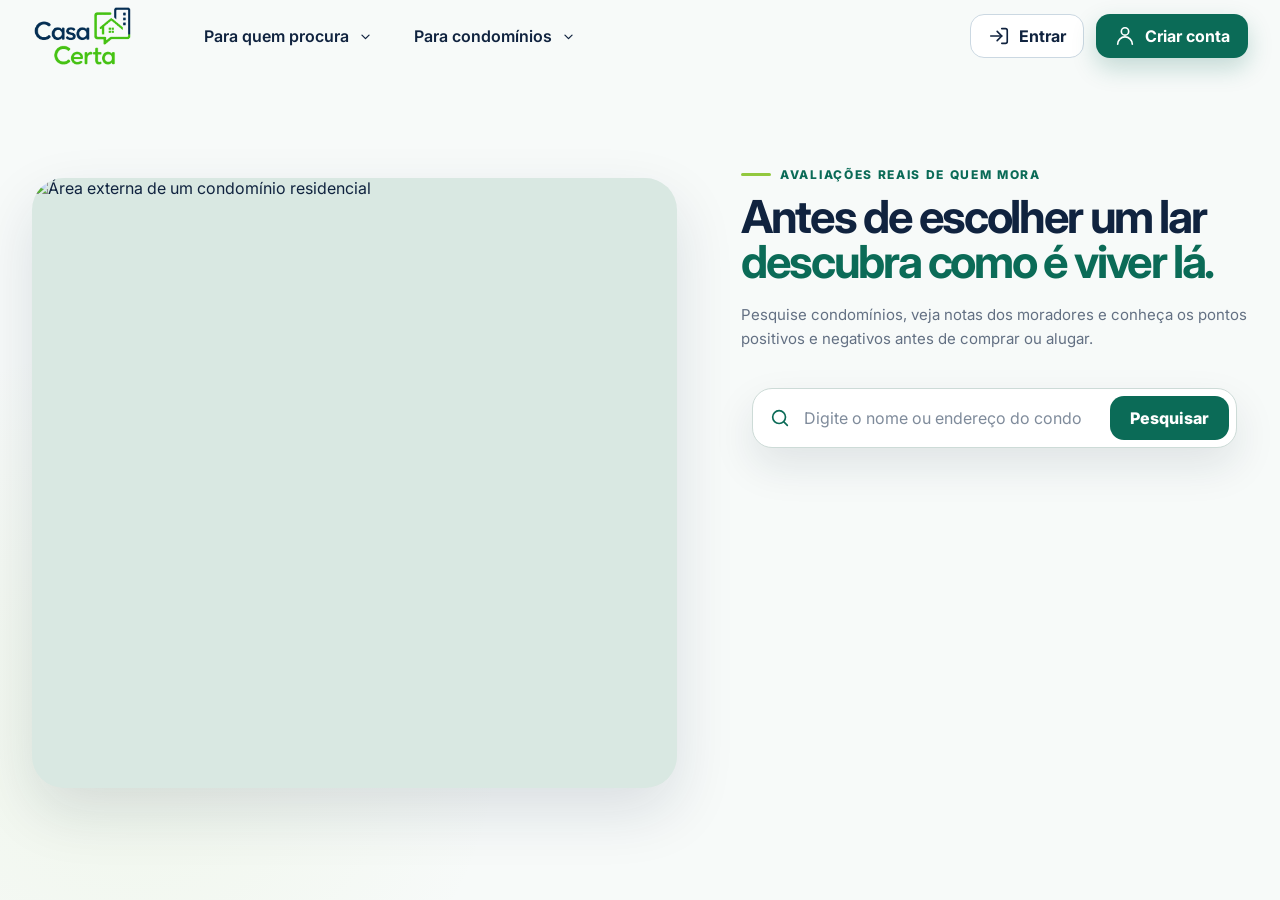
==== commit ba8744da: "Revert "Restaura apresentação do condomínio na página inicial" This reverts commit ea7aff51d9a0e4365" ====
--- a/index.html
+++ b/index.html
@@ -105,36 +105,6 @@
           alt="Área externa de um condomínio residencial"
         />
 
-        <div class="visual-overlay"></div>
-
-        <a class="rating-card" href="condominio.html" aria-label="Abrir perfil do Residencial Parque das Flores">
-          <div class="rating-card-top">
-            <span class="rating-badge">4,7</span>
-            <span class="rating-stars" aria-label="Avaliação de 4,7 de 5">
-              ★★★★★
-            </span>
-          </div>
-
-          <strong>Residencial Parque das Flores</strong>
-          <p>Nota baseada em 184 avaliações de moradores.</p>
-
-          <div class="rating-meta">
-            <span>Segurança bem avaliada</span>
-            <span>Boa administração</span>
-          </div>
-        </a>
-
-        <div class="verified-card">
-          <svg viewBox="0 0 24 24" aria-hidden="true">
-            <path d="m9 12 2 2 4-5" />
-            <path d="M12 22s8-4 8-10V5l-8-3-8 3v7c0 6 8 10 8 10Z" />
-          </svg>
-          <span>
-            <strong>Avaliações verificadas</strong>
-            <small>Mais confiança na sua decisão</small>
-          </span>
-        </div>
-
         <section class="condo-browser" id="condoBrowser" aria-hidden="true" aria-label="Condomínios cadastrados">
           <div class="condo-browser-header">
             <div>
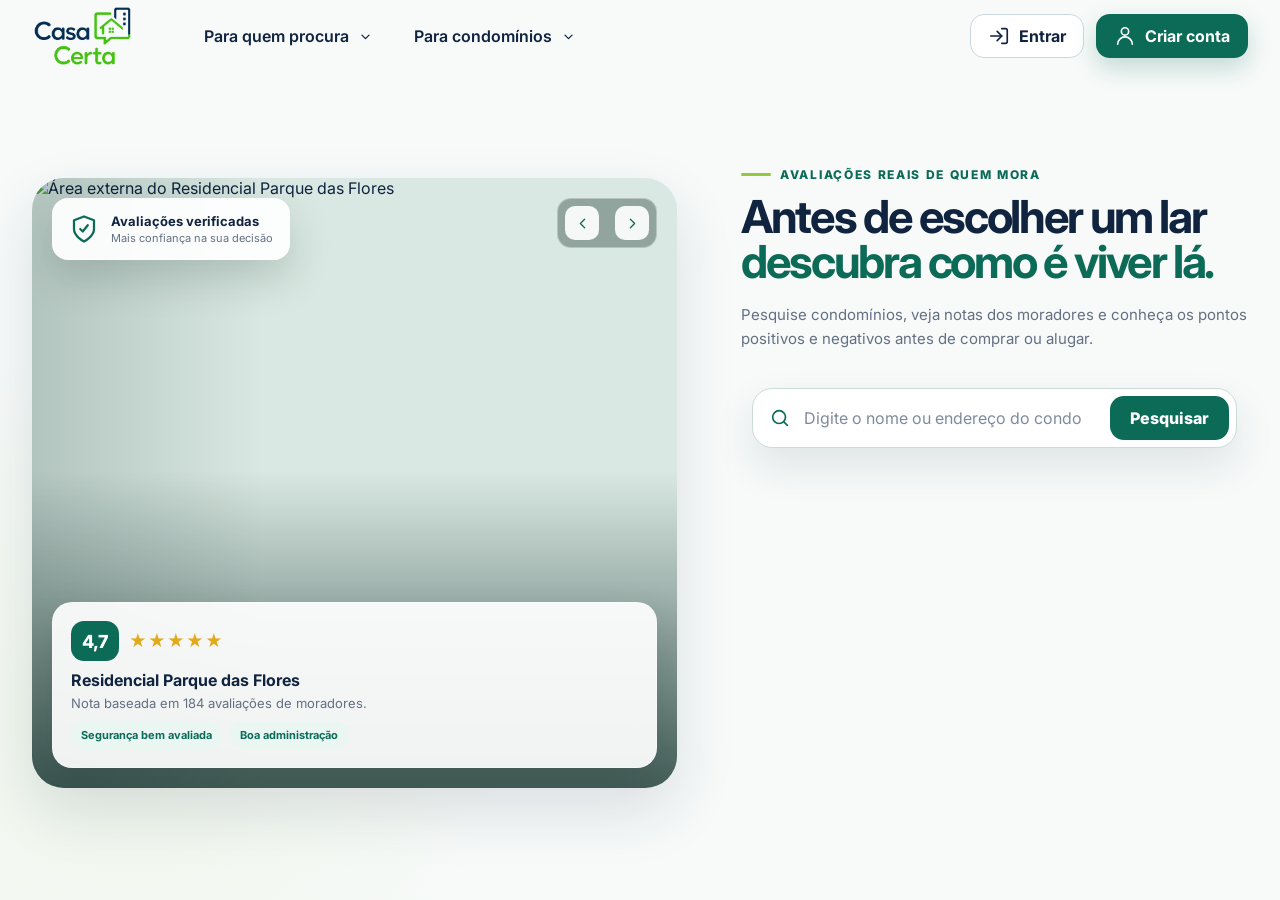
==== commit 3c25fcb9: "Adiciona carrossel visual de condominios" ====
--- a/index.html
+++ b/index.html
@@ -19,6 +19,7 @@
   <link rel="stylesheet" href="style.css" />
   <link rel="stylesheet" href="brand.css" />
   <link rel="stylesheet" href="home-search.css" />
+  <link rel="stylesheet" href="home-carousel.css" />
   <link rel="stylesheet" href="home-layout.css" />
 </head>
 
@@ -101,9 +102,56 @@
     <section class="hero">
       <div class="hero-visual" id="heroVisual" aria-label="Destaque de condomínio e resultados da pesquisa">
         <img
+          id="heroCarouselImage"
           src="https://images.unsplash.com/photo-1564013799919-ab600027ffc6?auto=format&fit=crop&w=1200&q=85"
-          alt="Área externa de um condomínio residencial"
+          alt="Área externa do Residencial Parque das Flores"
         />
+
+        <div class="visual-overlay"></div>
+
+        <a
+          class="rating-card carousel-rating-card"
+          id="heroCondoCard"
+          href="condominio.html"
+          aria-label="Abrir perfil do Residencial Parque das Flores"
+          aria-live="polite"
+        >
+          <div class="rating-card-top">
+            <span class="rating-badge" id="heroCondoScore">4,7</span>
+            <span class="rating-stars" id="heroCondoStars" aria-label="Avaliação de 4,7 de 5">★★★★★</span>
+          </div>
+
+          <strong id="heroCondoName">Residencial Parque das Flores</strong>
+          <p id="heroCondoReviews">Nota baseada em 184 avaliações de moradores.</p>
+
+          <div class="rating-meta" id="heroCondoMeta">
+            <span>Segurança bem avaliada</span>
+            <span>Boa administração</span>
+          </div>
+        </a>
+
+        <div class="verified-card">
+          <svg viewBox="0 0 24 24" aria-hidden="true">
+            <path d="m9 12 2 2 4-5" />
+            <path d="M12 22s8-4 8-10V5l-8-3-8 3v7c0 6 8 10 8 10Z" />
+          </svg>
+          <span>
+            <strong>Avaliações verificadas</strong>
+            <small>Mais confiança na sua decisão</small>
+          </span>
+        </div>
+
+        <div class="carousel-controls" aria-label="Navegar entre condomínios em destaque">
+          <button class="carousel-arrow" id="carouselPrev" type="button" aria-label="Condomínio anterior">
+            <svg viewBox="0 0 24 24" aria-hidden="true"><path d="m15 18-6-6 6-6" /></svg>
+          </button>
+
+          <div class="carousel-dots" id="carouselDots" aria-label="Selecionar condomínio em destaque"></div>
+
+          <button class="carousel-arrow" id="carouselNext" type="button" aria-label="Próximo condomínio">
+            <svg viewBox="0 0 24 24" aria-hidden="true"><path d="m9 18 6-6-6-6" /></svg>
+          </button>
+        </div>
 
         <section class="condo-browser" id="condoBrowser" aria-hidden="true" aria-label="Condomínios cadastrados">
           <div class="condo-browser-header">
--- a/home-carousel.css
+++ b/home-carousel.css
@@ -0,0 +1,113 @@
+.hero-visual {
+  --carousel-control-bg: rgba(255, 255, 255, 0.92);
+}
+
+#heroCarouselImage,
+.carousel-rating-card {
+  transition: opacity 220ms ease, transform 280ms ease;
+}
+
+.hero-visual.is-carousel-changing #heroCarouselImage,
+.hero-visual.is-carousel-changing .carousel-rating-card {
+  opacity: 0;
+  transform: scale(0.992);
+}
+
+.carousel-controls {
+  position: absolute;
+  top: 20px;
+  right: 20px;
+  z-index: 5;
+  display: inline-flex;
+  align-items: center;
+  gap: 8px;
+  padding: 7px;
+  border: 1px solid rgba(255, 255, 255, 0.34);
+  border-radius: 14px;
+  background: rgba(8, 34, 29, 0.34);
+  backdrop-filter: blur(10px);
+  transition: opacity 220ms ease, transform 220ms ease, visibility 220ms ease;
+}
+
+.carousel-arrow {
+  display: grid;
+  width: 34px;
+  height: 34px;
+  place-items: center;
+  padding: 0;
+  border: 0;
+  border-radius: 10px;
+  background: var(--carousel-control-bg);
+  color: var(--primary);
+  cursor: pointer;
+  transition: transform 160ms ease, background-color 160ms ease;
+}
+
+.carousel-arrow:hover,
+.carousel-arrow:focus-visible {
+  background: #fff;
+  transform: translateY(-1px);
+  outline: none;
+}
+
+.carousel-arrow svg {
+  width: 17px;
+  height: 17px;
+}
+
+.carousel-dots {
+  display: flex;
+  align-items: center;
+  gap: 6px;
+}
+
+.carousel-dot {
+  width: 7px;
+  height: 7px;
+  padding: 0;
+  border: 0;
+  border-radius: 999px;
+  background: rgba(255, 255, 255, 0.52);
+  cursor: pointer;
+  transition: width 180ms ease, background-color 180ms ease;
+}
+
+.carousel-dot.is-active {
+  width: 20px;
+  background: #fff;
+}
+
+.carousel-dot:focus-visible {
+  outline: 2px solid #fff;
+  outline-offset: 2px;
+}
+
+.hero-visual.is-search-mode .carousel-controls {
+  opacity: 0;
+  visibility: hidden;
+  pointer-events: none;
+  transform: scale(0.985);
+}
+
+@media (max-width: 640px) {
+  .carousel-controls {
+    top: 16px;
+    right: 16px;
+    gap: 6px;
+    padding: 6px;
+  }
+
+  .carousel-arrow {
+    width: 32px;
+    height: 32px;
+  }
+
+  .carousel-dot {
+    width: 6px;
+    height: 6px;
+  }
+
+  .carousel-dot.is-active {
+    width: 16px;
+  }
+}
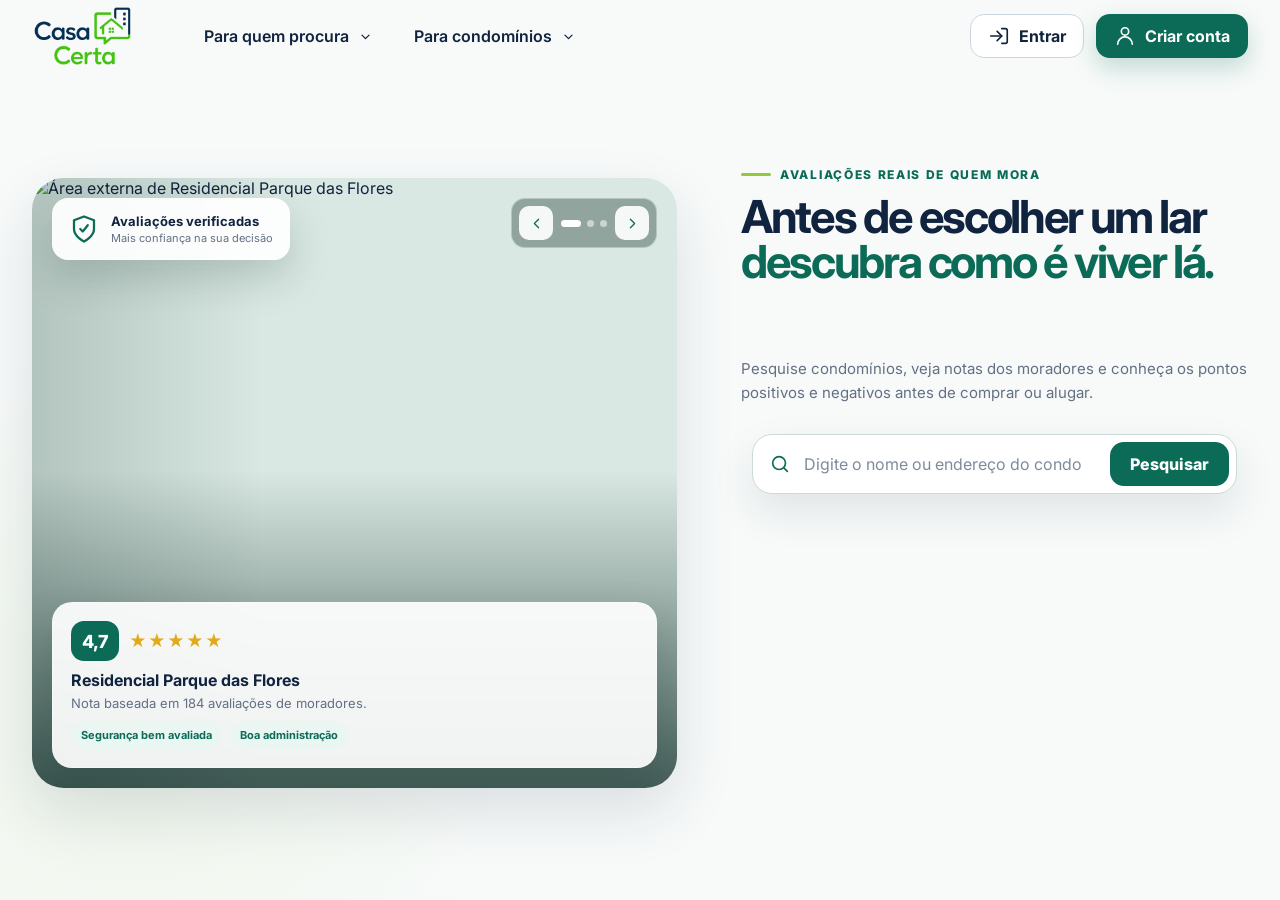
==== commit 7faf2c42: "Agrupa descrição e pesquisa para reposicionamento" ====
--- a/index.html
+++ b/index.html
@@ -179,15 +179,16 @@
             Antes de escolher um lar
             <span>descubra como é viver lá.</span>
           </h1>
-
+        </div>
+
+        <div class="home-lower-group">
           <p class="hero-description">
             Pesquise condomínios, veja notas dos moradores e conheça os pontos
             positivos e negativos antes de comprar ou alugar.
           </p>
-        </div>
-
-        <div class="home-action-zone">
-          <form class="search-box" id="searchForm" novalidate>
+
+          <div class="home-action-zone">
+            <form class="search-box" id="searchForm" novalidate>
             <div class="search-field">
               <svg viewBox="0 0 24 24" aria-hidden="true">
                 <circle cx="11" cy="11" r="7" />
@@ -208,7 +209,8 @@
                 Pesquisar
               </button>
             </div>
-          </form>
+            </form>
+          </div>
         </div>
       </div>
     </section>
--- a/home-layout.css
+++ b/home-layout.css
@@ -39,12 +39,12 @@
 
   .hero-content h1 {
     max-width: 620px;
-    margin: 0 0 18px;
+    margin: 0;
   }
 
   .hero-content .hero-description {
     max-width: 600px;
-    margin: 0;
+    margin: clamp(68px, 8vh, 92px) 0 0;
     line-height: 1.58;
   }
 
@@ -52,7 +52,7 @@
     display: flex;
     flex-direction: column;
     width: 100%;
-    margin-top: 38px;
+    margin-top: 30px;
   }
 
   .search-box {
@@ -74,11 +74,15 @@
   }
 
   .hero-content h1 {
-    margin-bottom: 16px;
+    margin-bottom: 0;
+  }
+
+  .hero-content .hero-description {
+    margin-top: 62px;
   }
 
   .home-action-zone {
-    margin-top: 32px;
+    margin-top: 28px;
   }
 
   .search-box {
@@ -97,10 +101,11 @@
   }
 
   .hero-content h1 {
-    margin-bottom: 13px;
+    margin-bottom: 0;
   }
 
   .hero-content .hero-description {
+    margin-top: 68px;
     line-height: 1.45;
   }
 
